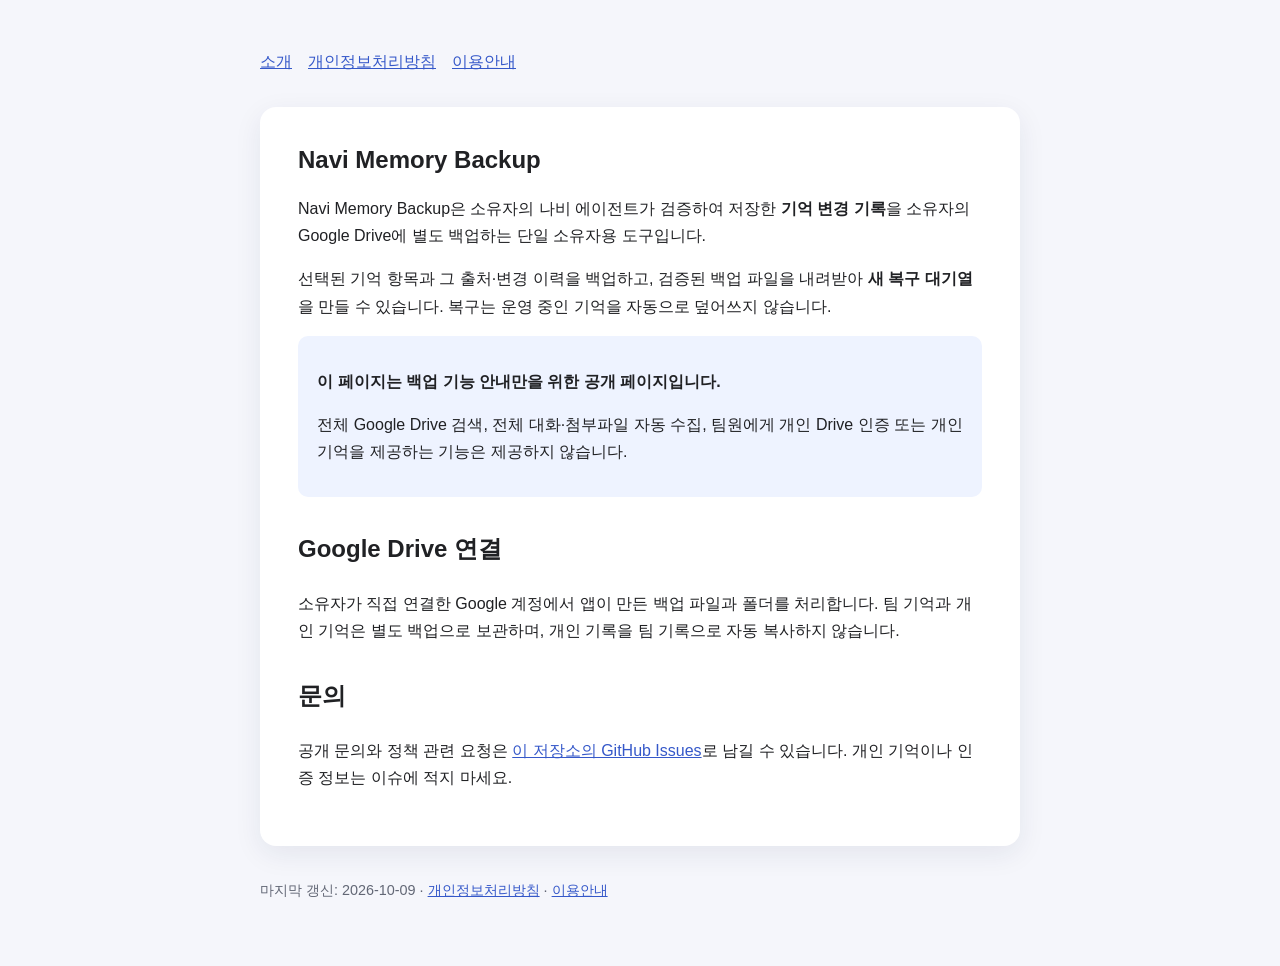
==== index.html @ 2a79f1dc "Publish Navi Memory Backup information pages" ====
<!doctype html>
<html lang="ko">
  <head>
    <meta charset="utf-8">
    <meta name="viewport" content="width=device-width, initial-scale=1">
    <meta name="description" content="Navi Memory Backup의 Google Drive 백업 기능 안내">
    <title>Navi Memory Backup</title>
    <link rel="stylesheet" href="style.css">
  </head>
  <body>
    <main>
      <nav aria-label="문서"><a href="index.html">소개</a><a href="privacy.html">개인정보처리방침</a><a href="terms.html">이용안내</a></nav>
      <article>
        <h1>Navi Memory Backup</h1>
        <p>Navi Memory Backup은 소유자의 나비 에이전트가 검증하여 저장한 <strong>기억 변경 기록</strong>을 소유자의 Google Drive에 별도 백업하는 단일 소유자용 도구입니다.</p>
        <p>선택된 기억 항목과 그 출처·변경 이력을 백업하고, 검증된 백업 파일을 내려받아 <strong>새 복구 대기열</strong>을 만들 수 있습니다. 복구는 운영 중인 기억을 자동으로 덮어쓰지 않습니다.</p>
        <div class="note">
          <p><strong>이 페이지는 백업 기능 안내만을 위한 공개 페이지입니다.</strong></p>
          <p>전체 Google Drive 검색, 전체 대화·첨부파일 자동 수집, 팀원에게 개인 Drive 인증 또는 개인 기억을 제공하는 기능은 제공하지 않습니다.</p>
        </div>
        <h2>Google Drive 연결</h2>
        <p>소유자가 직접 연결한 Google 계정에서 앱이 만든 백업 파일과 폴더를 처리합니다. 팀 기억과 개인 기억은 별도 백업으로 보관하며, 개인 기록을 팀 기록으로 자동 복사하지 않습니다.</p>
        <h2>문의</h2>
        <p>공개 문의와 정책 관련 요청은 <a href="https://github.com/quasar7-085/navi-memory-info/issues">이 저장소의 GitHub Issues</a>로 남길 수 있습니다. 개인 기억이나 인증 정보는 이슈에 적지 마세요.</p>
      </article>
      <footer>마지막 갱신: 2026-10-09 · <a href="privacy.html">개인정보처리방침</a> · <a href="terms.html">이용안내</a></footer>
    </main>
  </body>
</html>
---- style.css ----
:root { color-scheme: light dark; font-family: -apple-system, BlinkMacSystemFont, "Segoe UI", sans-serif; line-height: 1.7; }
body { margin: 0; background: #f5f6fb; color: #202124; }
main { max-width: 760px; margin: 0 auto; padding: 48px 24px 64px; }
article { background: #fff; border-radius: 16px; padding: 38px; box-shadow: 0 8px 28px rgb(30 40 80 / 8%); }
h1 { line-height: 1.25; margin-top: 0; }
h2 { margin-top: 2rem; }
a { color: #3558c9; }
nav { display: flex; gap: 1rem; flex-wrap: wrap; margin-bottom: 2rem; }
.note { padding: 1rem 1.2rem; background: #eef3ff; border-radius: 10px; }
footer { color: #626775; font-size: .9rem; margin-top: 2rem; }
@media (prefers-color-scheme: dark) { body { background: #15171d; color: #ebedf3; } article { background: #20232c; box-shadow: none; } a { color: #a9c2ff; } .note { background: #273454; } footer { color: #b3b8c6; } }
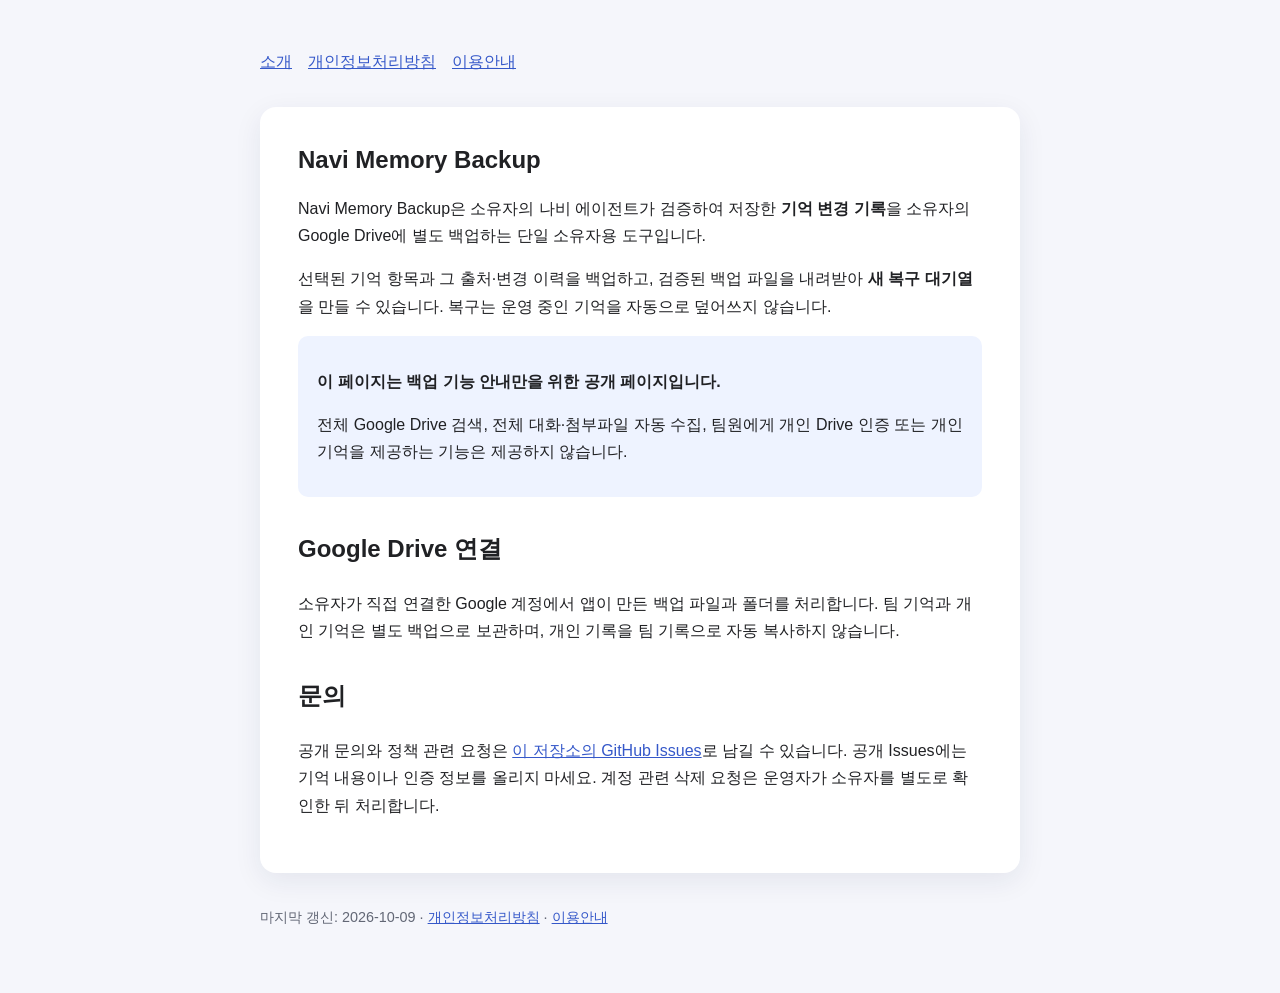
==== commit 96003b25: "Clarify backup data and deletion requests" ====
--- a/index.html
+++ b/index.html
@@ -21,7 +21,7 @@
         <h2>Google Drive 연결</h2>
         <p>소유자가 직접 연결한 Google 계정에서 앱이 만든 백업 파일과 폴더를 처리합니다. 팀 기억과 개인 기억은 별도 백업으로 보관하며, 개인 기록을 팀 기록으로 자동 복사하지 않습니다.</p>
         <h2>문의</h2>
-        <p>공개 문의와 정책 관련 요청은 <a href="https://github.com/quasar7-085/navi-memory-info/issues">이 저장소의 GitHub Issues</a>로 남길 수 있습니다. 개인 기억이나 인증 정보는 이슈에 적지 마세요.</p>
+        <p>공개 문의와 정책 관련 요청은 <a href="https://github.com/quasar7-085/navi-memory-info/issues">이 저장소의 GitHub Issues</a>로 남길 수 있습니다. 공개 Issues에는 기억 내용이나 인증 정보를 올리지 마세요. 계정 관련 삭제 요청은 운영자가 소유자를 별도로 확인한 뒤 처리합니다.</p>
       </article>
       <footer>마지막 갱신: 2026-10-09 · <a href="privacy.html">개인정보처리방침</a> · <a href="terms.html">이용안내</a></footer>
     </main>
